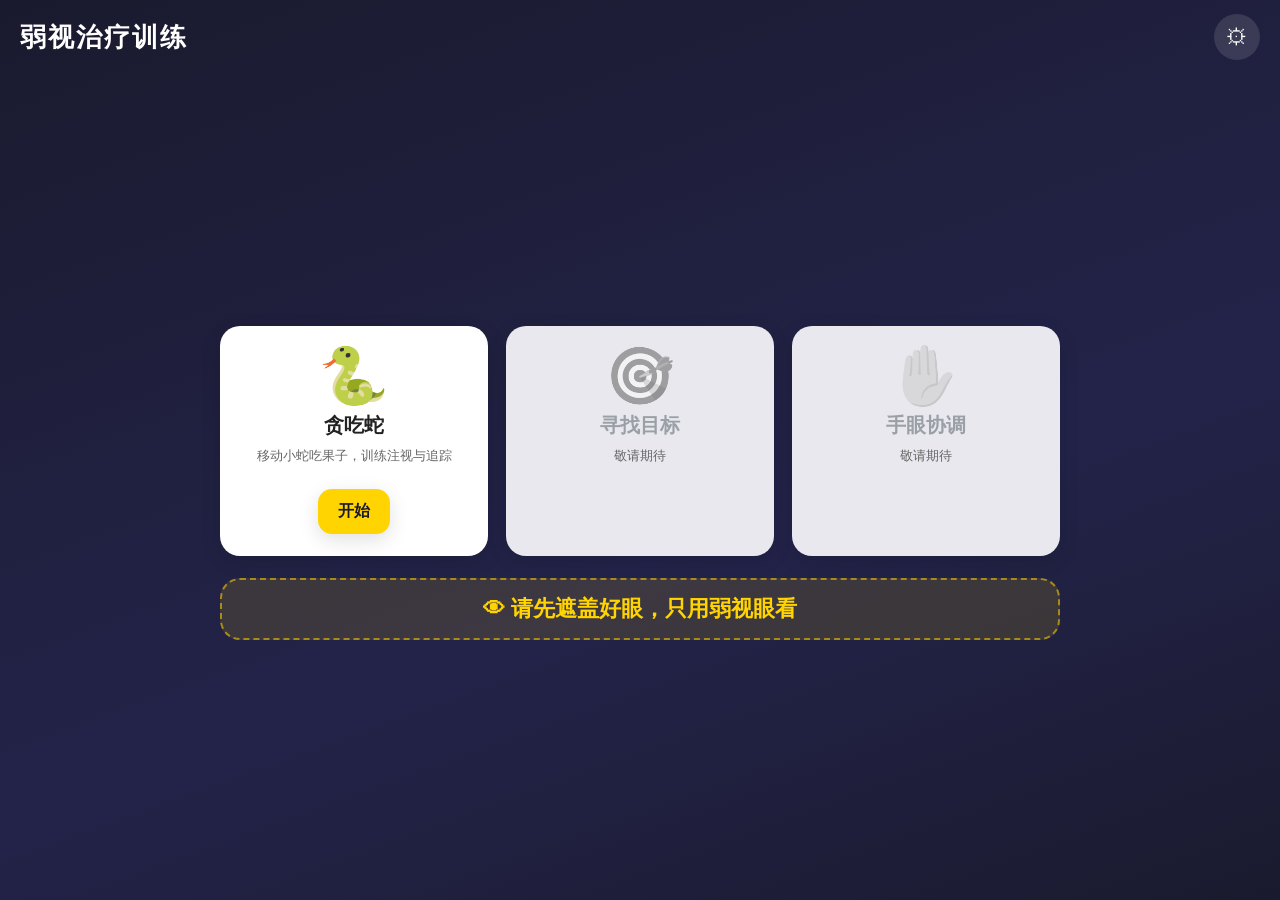
==== index.html @ 0a58dd7a "feat: v2.0骨架与游戏菜单页" ====
﻿<!DOCTYPE html>
<html lang="zh-CN">
<head>
<meta charset="UTF-8">
<meta name="viewport" content="width=device-width, initial-scale=1, viewport-fit=cover">
<title>Amblyopia Treatment Game · 弱视治疗训练</title>
<link rel="stylesheet" href="css/style.css">
</head>
<body>
<!-- 自测横幅：?test=1 时显示 -->
<div id="testBanner" class="hidden"></div>

<!-- ============ 游戏挑选菜单页 ============ -->
<div id="menuScreen" class="screen">
  <header class="menu-header">
    <h1 class="menu-title">弱视治疗训练</h1>
    <button id="btnOpenSettings" class="icon-btn" title="家长设置" aria-label="家长设置">⚙</button>
  </header>
  <main class="menu-main">
    <section class="game-cards" aria-label="选择游戏">
      <!-- 贪吃蛇 -->
      <div id="card-snake" class="card card-snake">
        <div class="card-art" aria-hidden="true">🐍</div>
        <h2 class="card-name">贪吃蛇</h2>
        <p class="card-desc">移动小蛇吃果子，训练注视与追踪</p>
        <button id="btnStartSnake" class="btn btn-primary">开始</button>
      </div>
      <!-- 敬请期待占位 -->
      <div class="card card-soon" aria-disabled="true">
        <div class="card-art" aria-hidden="true">🎯</div>
        <h2 class="card-name">寻找目标</h2>
        <p class="card-desc">敬请期待</p>
      </div>
      <div class="card card-soon" aria-disabled="true">
        <div class="card-art" aria-hidden="true">✋</div>
        <h2 class="card-name">手眼协调</h2>
        <p class="card-desc">敬请期待</p>
      </div>
    </section>
    <p class="eye-reminder" role="note">👁 请先遮盖好眼，只用弱视眼看</p>
  </main>
</div>

<!-- ============ 游戏屏（贪吃蛇） ============ -->
<div id="gameScreen" class="screen hidden">
  <div class="hud">
    <div class="hud-stats">
      <span>分数 <b id="hudScore">0</b></span>
      <span>最高 <b id="hudHighScore">0</b></span>
      <span>速度 <b id="hudSpeed">1</b></span>
    </div>
    <div class="hud-actions">
      <button id="btnPause" class="btn btn-small">⏸ 暂停</button>
      <button id="btnMute" class="btn btn-small">🔊 音效开</button>
    </div>
  </div>
  <div class="hud-reminder">👁 请先遮盖好眼，只用弱视眼看</div>
  <div class="board-wrap">
    <canvas id="bgCanvas"></canvas>
    <canvas id="gameCanvas"></canvas>
  </div>
</div>

<!-- ============ 游戏内 Esc 菜单 ============ -->
<div id="gameMenuOverlay" class="overlay hidden">
  <div class="overlay-card">
    <h2>已暂停</h2>
    <button id="btnResume" class="btn btn-primary btn-block">▶ 继续</button>
    <button id="btnMenuSettings" class="btn btn-block">⚙ 设置</button>
    <button id="btnRestart" class="btn btn-block">🔄 重新开始</button>
    <button id="btnBackMenu" class="btn btn-block">🏠 返回游戏列表</button>
  </div>
</div>

<!-- ============ 游戏结束浮层 ============ -->
<div id="endOverlay" class="overlay hidden">
  <div class="overlay-card">
    <h2>游戏结束</h2>
    <p>本次分数 <b id="endScore">0</b></p>
    <p>最高分 <b id="endHighScore">0</b></p>
    <button id="btnPlayAgain" class="btn btn-primary btn-block">🔄 再玩一次</button>
    <button id="btnEndBackMenu" class="btn btn-block">🏠 返回游戏列表</button>
  </div>
</div>

<!-- ============ 家长设置抽屉 ============ -->
<div id="drawerMask" class="mask hidden"></div>
<aside id="settingsDrawer" class="drawer hidden" role="dialog" aria-label="家长设置">
  <div class="drawer-head">
    <h2>家长设置</h2>
    <button id="btnDrawerClose" class="icon-btn" title="关闭" aria-label="关闭">✕</button>
  </div>
  <div class="drawer-body">
    <div class="setting-group">
      <h3>闪烁档位</h3>
      <div class="option-row">
        <label><input type="radio" name="flickerLevel" value="0"> 慢 (1.2Hz)</label>
        <label><input type="radio" name="flickerLevel" value="1"> 中 (2Hz)</label>
        <label><input type="radio" name="flickerLevel" value="2"> 快 (3.2Hz)</label>
      </div>
    </div>
    <div class="setting-group">
      <h3>刺激模式（勾选参与轮换）</h3>
      <div class="option-row">
        <label><input type="checkbox" name="mode" value="red_flicker"> 红光闪烁</label>
        <label><input type="checkbox" name="mode" value="cam_grating"> CAM光栅</label>
        <label><input type="checkbox" name="mode" value="checkerboard"> 棋盘格</label>
        <label><input type="checkbox" name="mode" value="stripes"> 对比条纹</label>
      </div>
    </div>
    <div class="setting-group">
      <h3>配色模式</h3>
      <div class="option-row">
        <label><input type="radio" name="colorMode" value="contrast"> 高对比</label>
        <label><input type="radio" name="colorMode" value="mixed"> 混合</label>
      </div>
    </div>
    <div class="setting-group">
      <h3>起始速度</h3>
      <div class="option-row">
        <label><input type="radio" name="startSpeed" value="1"> 很慢</label>
        <label><input type="radio" name="startSpeed" value="2"> 慢</label>
        <label><input type="radio" name="startSpeed" value="3"> 中</label>
        <label><input type="radio" name="startSpeed" value="4"> 快</label>
        <label><input type="radio" name="startSpeed" value="5"> 很快</label>
      </div>
    </div>
    <div class="setting-group">
      <h3>背景变化</h3>
      <div class="option-row">
        <label><input type="checkbox" id="colorChange"> 颜色变化</label>
        <label><input type="checkbox" id="shapeChange"> 形状变化</label>
        <label><input type="checkbox" id="flickerChange"> 闪烁变化</label>
      </div>
    </div>
    <div class="setting-group">
      <h3>音效</h3>
      <div class="option-row">
        <label><input type="checkbox" id="soundOn"> 开启音效</label>
      </div>
    </div>
    <p class="drawer-note">建议每次 10–15 分钟、每天 1–2 次；请遵医嘱；训练时遮盖好眼。</p>
  </div>
</aside>

<script src="js/bg-engine.js"></script>
<script src="js/snake.js"></script>
<script>
  console.log('app init');
</script>
</body>
</html>
---- css/style.css ----
﻿/* =========================================================
   Amblyopia Treatment Game · 全局样式
   ========================================================= */
:root {
  --color-accent: #ffd400;          /* 主强调色（黄） */
  --color-bg-dark: #1a1a2e;         /* 深色背景 */
  --color-bg-light: #f5f5f7;        /* 浅色背景 */
  --color-card: #ffffff;            /* 卡片背景 */
  --color-text: #222222;            /* 主文字 */
  --color-text-sub: #666666;        /* 次要文字 */
  --color-soon: #9aa0a6;            /* 敬请期待灰 */
  --color-danger: #ff2d2d;          /* 强调红 */
  --radius-lg: 20px;
  --radius-md: 14px;
  --shadow-card: 0 6px 20px rgba(0, 0, 0, .12);
  --shadow-overlay: 0 10px 40px rgba(0, 0, 0, .35);
}

* { box-sizing: border-box; margin: 0; padding: 0; }

html, body {
  height: 100%;
  font-family: "Microsoft YaHei", "PingFang SC", sans-serif;
  background: var(--color-bg-dark);
  color: var(--color-text);
  -webkit-tap-highlight-color: transparent;
}

/* 屏幕显隐 */
.hidden { display: none !important; }

button {
  font-family: inherit;
  cursor: pointer;
  border: none;
  background: none;
}
button:disabled { cursor: not-allowed; opacity: .55; }

/* ---------- 通用按钮 ---------- */
.btn {
  display: inline-block;
  padding: 12px 20px;
  border-radius: var(--radius-md);
  font-size: 16px;
  font-weight: 600;
  background: #ececf1;
  color: var(--color-text);
  transition: transform .08s ease, box-shadow .08s ease;
}
.btn:active { transform: scale(.97); }
.btn-primary { background: var(--color-accent); color: #1a1a2e; box-shadow: var(--shadow-card); }
.btn-block { display: block; width: 100%; margin: 10px 0; }
.btn-small { padding: 8px 14px; font-size: 14px; border-radius: 10px; }

.icon-btn {
  width: 46px; height: 46px;
  border-radius: 50%;
  font-size: 22px;
  background: rgba(255, 255, 255, .12);
  color: #fff;
  display: inline-flex; align-items: center; justify-content: center;
}
.icon-btn:active { background: rgba(255, 255, 255, .25); }

/* ---------- 自测横幅 ---------- */
#testBanner {
  position: fixed; top: 0; left: 0; right: 0; z-index: 999;
  padding: 8px 16px;
  font-size: 13px;
  text-align: center;
}
.test-pass { background: #2e7d32; color: #fff; }
.test-fail { background: #c62828; color: #fff; }

/* ---------- 菜单页 ---------- */
.screen {
  min-height: 100%;
  min-height: 100vh;
  min-height: 100dvh;
  display: flex;
  flex-direction: column;
}
#menuScreen {
  background: linear-gradient(160deg, #1a1a2e 0%, #23234a 60%, #1a1a2e 100%);
  color: #fff;
}
.menu-header {
  display: flex; align-items: center; justify-content: space-between;
  padding: max(14px, env(safe-area-inset-top)) 20px 6px;
}
.menu-title { font-size: 26px; font-weight: 800; letter-spacing: 2px; }
.menu-main {
  flex: 1;
  display: flex; flex-direction: column; justify-content: center;
  gap: 22px;
  padding: 20px;
  max-width: 880px;
  width: 100%;
  margin: 0 auto;
}

/* 游戏卡片网格 */
.game-cards {
  display: grid;
  grid-template-columns: repeat(auto-fit, minmax(220px, 1fr));
  gap: 18px;
}
.card {
  background: var(--color-card);
  color: var(--color-text);
  border-radius: var(--radius-lg);
  padding: 22px 16px;
  text-align: center;
  box-shadow: var(--shadow-card);
  display: flex; flex-direction: column; align-items: center; gap: 8px;
}
.card-art { font-size: 56px; line-height: 1; }
.card-name { font-size: 20px; font-weight: 700; }
.card-desc { font-size: 13px; color: var(--color-text-sub); min-height: 34px; }
.card-soon { background: #e8e8ee; color: var(--color-soon); }
.card-soon .card-art { filter: grayscale(1); opacity: .5; }

/* 遮眼提醒 */
.eye-reminder {
  font-size: 22px;
  font-weight: 700;
  text-align: center;
  color: var(--color-accent);
  background: rgba(255, 212, 0, .12);
  border: 2px dashed rgba(255, 212, 0, .55);
  border-radius: var(--radius-lg);
  padding: 14px 10px;
}

/* ---------- 游戏屏 ---------- */
#gameScreen {
  background: #000;
  align-items: center;
  gap: 8px;
  padding-top: max(10px, env(safe-area-inset-top));
  padding-left: max(16px, env(safe-area-inset-left));
  padding-right: max(16px, env(safe-area-inset-right));
  padding-bottom: max(16px, env(safe-area-inset-bottom));
}
.hud {
  width: 100%;
  max-width: 720px;
  display: flex; align-items: center; justify-content: space-between; gap: 10px;
  color: #fff;
}
.hud-stats { display: flex; gap: 14px; font-size: 14px; }
.hud-stats b { color: var(--color-accent); font-size: 18px; }
.hud-actions { display: flex; gap: 8px; }
.hud-reminder {
  color: #fff;
  font-size: 13px;
  text-align: center;
  opacity: .85;
  padding: 2px 0;
}

/* 棋盘容器：正方形、黑底、圆角边框 */
.board-wrap {
  position: relative;
  aspect-ratio: 1 / 1;
  width: min(92vw, 60vh, 720px);
  max-width: 720px;
  background: #000;
  border: 2px solid #333;
  border-radius: 12px;
  overflow: hidden;
}
#bgCanvas, #gameCanvas {
  position: absolute;
  inset: 0;
  width: 100%;
  height: 100%;
  display: block;
}

/* ---------- 浮层 / 遮罩 ---------- */
.overlay {
  position: fixed; inset: 0; z-index: 50;
  background: rgba(0, 0, 0, .55);
  display: flex; align-items: center; justify-content: center;
  padding: 20px;
}
.overlay-card {
  background: var(--color-card);
  border-radius: var(--radius-lg);
  padding: 24px 20px;
  width: 100%;
  max-width: 320px;
  text-align: center;
  box-shadow: var(--shadow-overlay);
}
.overlay-card h2 { font-size: 22px; margin-bottom: 8px; }
.overlay-card p { font-size: 15px; color: var(--color-text-sub); margin: 6px 0; }
.overlay-card p b { color: var(--color-text); font-size: 22px; }

/* ---------- 设置抽屉 ---------- */
.mask {
  position: fixed; inset: 0; z-index: 80;
  background: rgba(0, 0, 0, .5);
}
.drawer {
  position: fixed; top: 0; right: 0; bottom: 0; z-index: 90;
  width: min(360px, 92vw);
  background: var(--color-bg-light);
  box-shadow: var(--shadow-overlay);
  display: flex; flex-direction: column;
  transform: translateX(0);
  transition: transform .2s ease;
  border-radius: var(--radius-lg) 0 0 var(--radius-lg);
}
.drawer-head {
  display: flex; align-items: center; justify-content: space-between;
  padding: 18px 18px 8px;
}
.drawer-head h2 { font-size: 20px; }
.drawer-head .icon-btn { color: var(--color-text); background: #e2e2ea; }
.drawer-body {
  flex: 1;
  overflow-y: auto;
  padding: 10px 18px max(24px, env(safe-area-inset-bottom));
}
.setting-group { margin-bottom: 18px; }
.setting-group h3 {
  font-size: 14px;
  color: var(--color-text-sub);
  margin-bottom: 8px;
  border-left: 3px solid var(--color-accent);
  padding-left: 8px;
}
.option-row {
  display: flex; flex-wrap: wrap; gap: 10px;
  font-size: 14px;
}
.option-row label {
  display: inline-flex; align-items: center; gap: 5px;
  background: #fff;
  border: 1px solid #ddd;
  border-radius: 10px;
  padding: 7px 10px;
  cursor: pointer;
}
.option-row input { width: 17px; height: 17px; accent-color: var(--color-accent); }
.drawer-note {
  font-size: 12px;
  color: var(--color-text-sub);
  background: #fff8e1;
  border-radius: 10px;
  padding: 10px;
  line-height: 1.6;
}
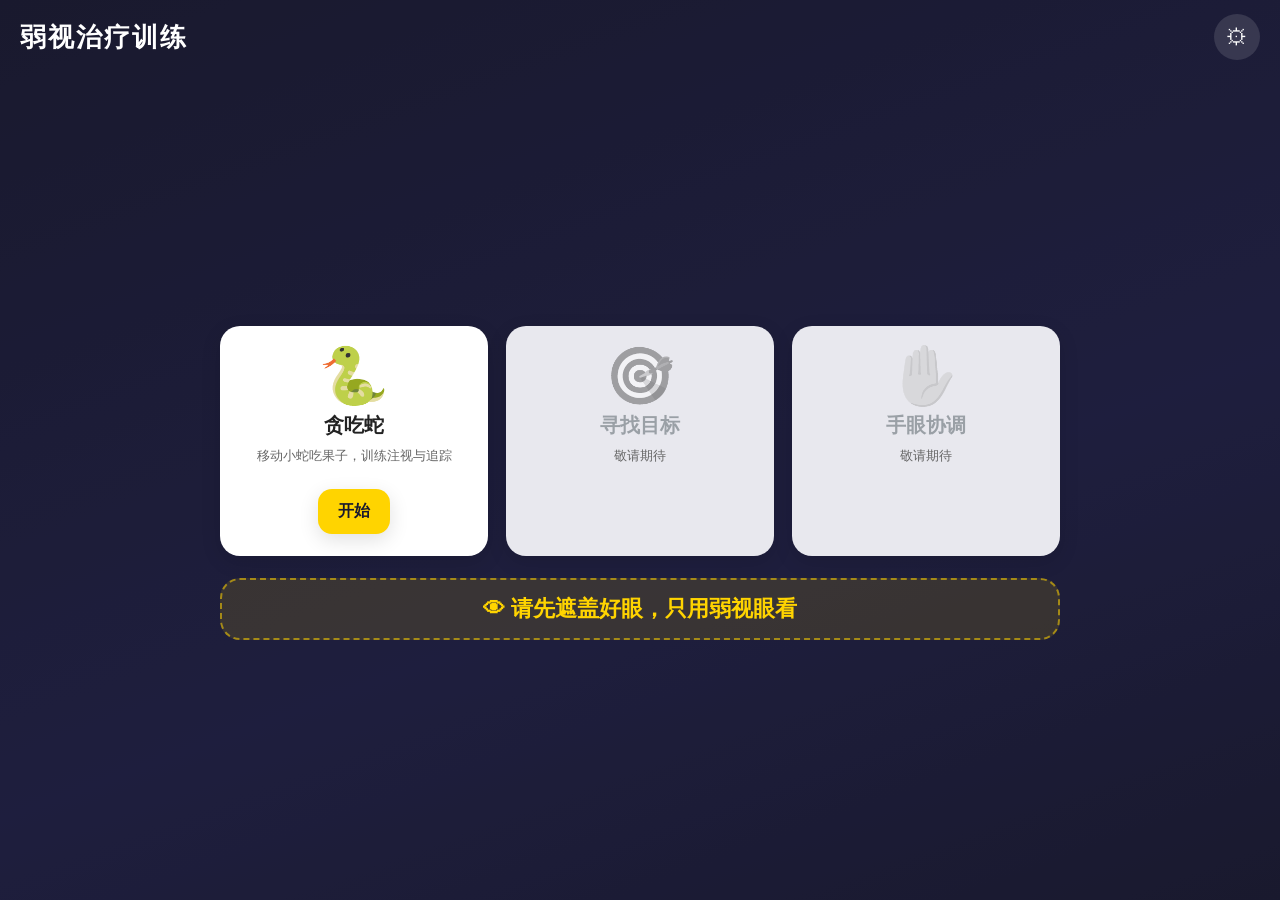
==== commit 07ef9fec: "feat: 应用层路由/设置抽屉/自测入口与菜单页背景预览" ====
--- a/index.html
+++ b/index.html
@@ -12,6 +12,8 @@
 
 <!-- ============ 游戏挑选菜单页 ============ -->
 <div id="menuScreen" class="screen">
+  <canvas id="menuBgCanvas" aria-hidden="true"></canvas>
+  <div class="menu-bg-dim" aria-hidden="true"></div>
   <header class="menu-header">
     <h1 class="menu-title">弱视治疗训练</h1>
     <button id="btnOpenSettings" class="icon-btn" title="家长设置" aria-label="家长设置">⚙</button>
@@ -146,7 +148,97 @@
 <script src="js/bg-engine.js"></script>
 <script src="js/snake.js"></script>
 <script>
-  console.log('app init');
+(function () {
+  'use strict';
+  /* 设置由 js/snake.js 负责加载与持久化，这里取用其引用，保证两端同步 */
+  var settings = (window.SnakeGame && window.SnakeGame.getSettings) ? window.SnakeGame.getSettings() : null;
+
+  var App = {
+    settings: settings,
+    // 简单路由：menu ↔ game-snake（显隐类切换）
+    showScreen: function (name) {
+      if (typeof document === 'undefined') return;
+      var menu = document.getElementById('menuScreen');
+      var game = document.getElementById('gameScreen');
+      if (menu) menu.classList.toggle('hidden', name !== 'menu');
+      if (game) game.classList.toggle('hidden', name !== 'game-snake');
+    },
+    // 由 SnakeGame.backToMenu 调用：回到游戏挑选菜单页
+    backFromGame: function () {
+      App.showScreen('menu');
+      setupMenuBg();
+    }
+  };
+  window.App = App;
+
+  /* ---------- 菜单页背景预览：用同一 BgEngine 引擎轮换刺激模式 ---------- */
+  var menuBgEngine = null;
+  function setupMenuBg() {
+    if (typeof document === 'undefined') return;
+    var canvas = document.getElementById('menuBgCanvas');
+    if (!canvas || !window.BgEngine) return;
+    var dpr = window.devicePixelRatio || 1;
+    var w = Math.max(1, Math.round(window.innerWidth * dpr));
+    var h = Math.max(1, Math.round(window.innerHeight * dpr));
+    if (canvas.width !== w || canvas.height !== h) {
+      canvas.width = w;
+      canvas.height = h;
+    }
+    if (!menuBgEngine) menuBgEngine = window.BgEngine.create(canvas, settings);
+    else menuBgEngine.applySettings(settings);
+    menuBgEngine.start();
+  }
+  function stopMenuBg() {
+    if (menuBgEngine) menuBgEngine.stop();
+  }
+
+  if (typeof document !== 'undefined') {
+    // 开始贪吃蛇：停掉菜单预览，切到游戏屏并启动游戏
+    var btnStartSnake = document.getElementById('btnStartSnake');
+    if (btnStartSnake) {
+      btnStartSnake.addEventListener('click', function () {
+        stopMenuBg();
+        App.showScreen('game-snake');
+        if (window.SnakeGame && window.SnakeGame.start) window.SnakeGame.start(settings);
+      });
+    }
+    // 家长设置抽屉（菜单页与游戏内共用）：由 snake.js 一次性绑定
+    if (window.SnakeGame && window.SnakeGame.bindSettingsUI) window.SnakeGame.bindSettingsUI();
+
+    // 菜单屏尺寸变化时重建预览画布分辨率
+    window.addEventListener('resize', function () {
+      var menu = document.getElementById('menuScreen');
+      if (menu && !menu.classList.contains('hidden')) setupMenuBg();
+    });
+
+    setupMenuBg(); // 启动时开启菜单页背景预览
+  }
+
+  /* ---------- ?test=1 自测入口（无 DOM 环境也暴露 __snakeTests） ---------- */
+  if (window.location && window.location.search && String(window.location.search).indexOf('test') !== -1) {
+    function collectTests() {
+      var t = [];
+      if (window.SnakeGame && window.SnakeGame.runSelfTests) t = t.concat(window.SnakeGame.runSelfTests());
+      if (window.BgEngine && window.BgEngine.runSelfTests) t = t.concat(window.BgEngine.runSelfTests());
+      return t;
+    }
+    window.__snakeTests = { runSelfTests: collectTests };
+    if (typeof document !== 'undefined') {
+      var all = collectTests();
+      var pass = 0, fail = 0;
+      for (var i = 0; i < all.length; i++) {
+        if (all[i].pass) pass++;
+        else { fail++; if (window.console) console.log('FAIL ' + all[i].name); }
+      }
+      var banner = document.getElementById('testBanner');
+      if (banner) {
+        banner.textContent = 'SELF-TEST PASS (' + pass + ')/FAIL (' + fail + ')';
+        banner.classList.remove('hidden');
+        banner.classList.add(fail === 0 ? 'test-pass' : 'test-fail');
+      }
+    }
+  }
+})();
 </script>
 </body>
 </html>
--- a/css/style.css
+++ b/css/style.css
@@ -254,3 +254,9 @@
   padding: 10px;
   line-height: 1.6;
 }
+
+/* ---------- 菜单页背景预览（Task 5） ---------- */
+#menuScreen { position: relative; overflow: hidden; }
+#menuBgCanvas { position: absolute; inset: 0; width: 100%; height: 100%; z-index: 0; display: block; }
+.menu-bg-dim { position: absolute; inset: 0; z-index: 1; background: rgba(26, 26, 46, .42); }
+.menu-header, .menu-main { position: relative; z-index: 2; }
